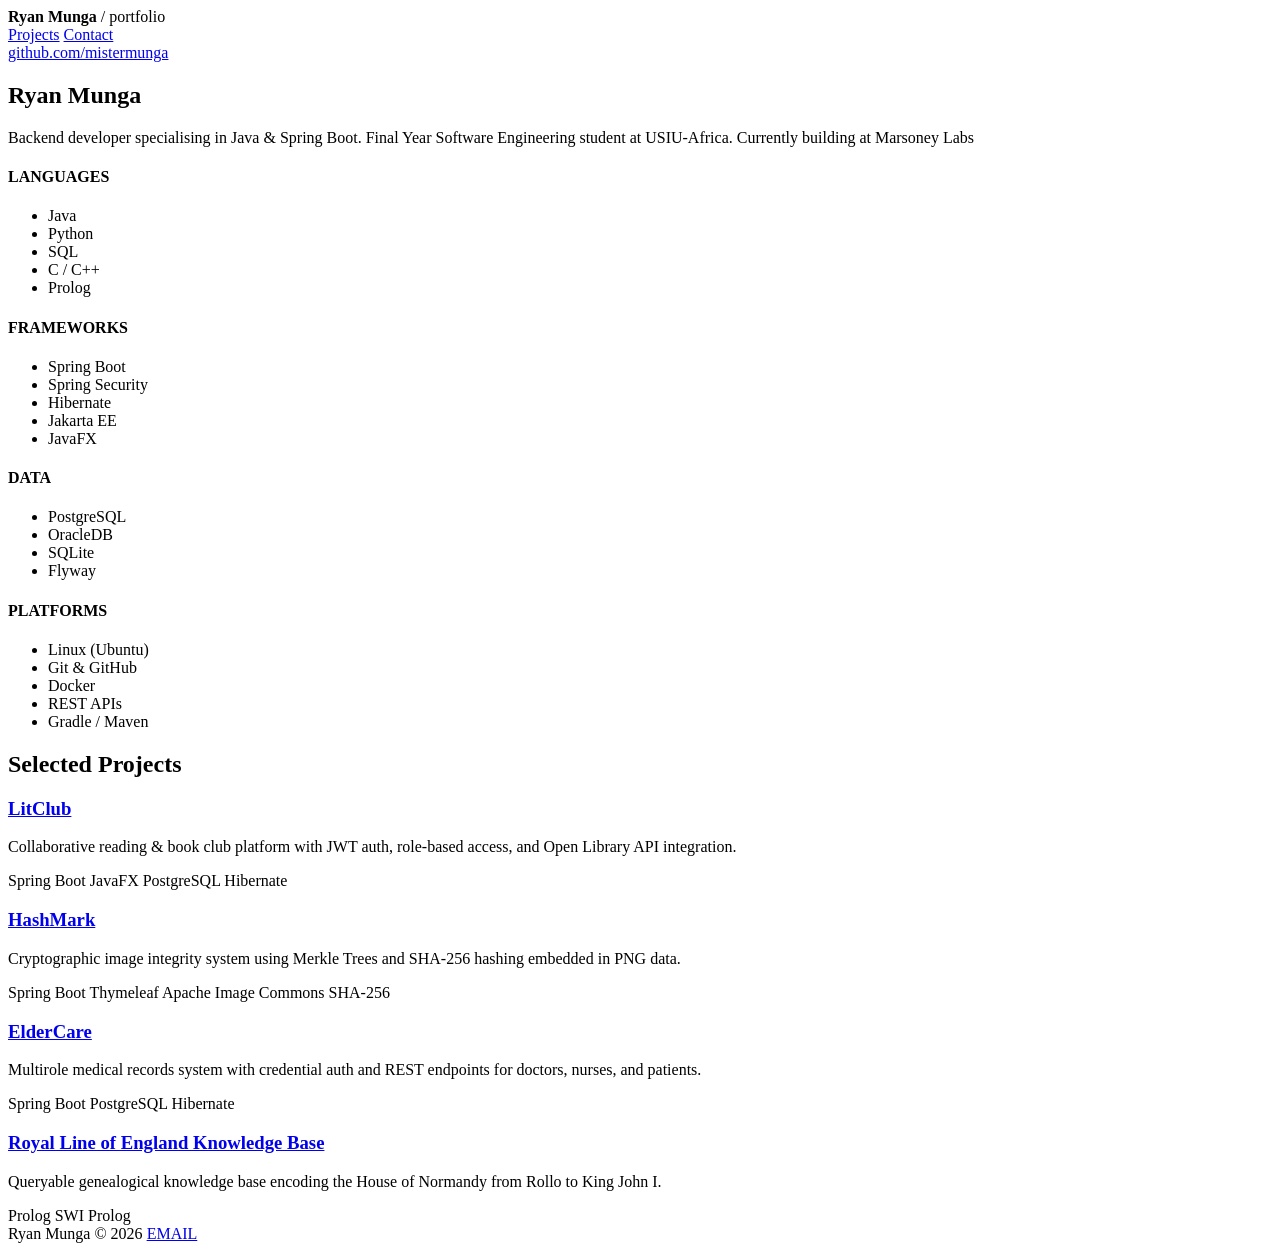
==== index.html @ dc96bf53 "added names and ids to divs and sections to deanonymise them" ====
<!DOCTYPE html>
<html lang="en">
    <head>
        <meta charset="UTF-8"/>
        <meta name="viewport" content="width=device-width, initial-scale=1.0"/>
        <title>Ryan Munga</title>
        <link rel="stylesheet" href="index-styles.css">
        <link rel="preconnect" href="https://fonts.cdnfonts.com">
        <link href="https://fonts.cdnfonts.com/css/ibm-plex-sans" rel="stylesheet">
        <link href="https://fonts.cdnfonts.com/css/ibm-plex-mono" rel="stylesheet">
    </head>
    <body>
        <header>
            <div class="header-title">
                <strong>Ryan Munga</strong> <span>/ portfolio</span>
            </div>

            <nav>
                <a href="#projects-section">Projects</a>
                <a href="mailto:ryan.munga.njeru@gmail.com">Contact</a>
            </nav>
        </header>
        <main>
            <!-- hero section -->
            <section id="bio">
                <a href="https://github.com/mistermunga" class="tagline-link">github.com/mistermunga</a>
                <h1>Ryan Munga</h1>
                <p>Backend developer specialising in  Java &amp; Spring Boot. Final Year Software Engineering student at USIU-Africa. Currently building at Marsoney Labs</p>
            </section>
            <!-- Skills grid -->
            <section id="skills-section">
                <div class="skills-container">
                    <h4>LANGUAGES</h4>
                    <ul>
                        <li>Java</li>
                        <li>Python</li>
                        <li>SQL</li>
                        <li>C / C++</li>
                        <li>Prolog</li>
                    </ul>
                </div>
                <div class="skills-container">
                    <h4>FRAMEWORKS</h4>
                    <ul>
                        <li>Spring Boot</li>
                        <li>Spring Security</li>
                        <li>Hibernate</li>
                        <li>Jakarta EE</li>
                        <li>JavaFX</li>
                    </ul>
                </div>
                <div class="skills-container">
                    <h4>DATA</h4>
                    <ul>
                        <li>PostgreSQL</li>
                        <li>OracleDB</li>
                        <li>SQLite</li>
                        <li>Flyway</li>
                    </ul>
                </div>
                <div class="skills-container">
                    <h4>PLATFORMS</h4>
                    <ul>
                        <li>Linux (Ubuntu)</li>
                        <li>Git &amp; GitHub</li>
                        <li>Docker</li>
                        <li>REST APIs</li>
                        <li>Gradle / Maven</li>
                    </ul>
                </div>
            </section>
            <!-- Projects section -->
            <section id="projects-section">
                <h2>Selected Projects</h2>
                <div class="project-card">
                    <div class="project-description">
                        <h3><a href="https://github.com/mistermunga/LitClub">LitClub</a></h3>
                        <p>Collaborative reading &amp; book club platform  with JWT auth, role-based access, and Open Library API integration.</p>
                    </div>
                    <div class="project-technologies">
                        <span>
                            <span>Spring Boot</span>
                            <span>JavaFX</span>
                            <span>PostgreSQL</span>
                            <span>Hibernate</span>
                        </span>
                    </div>
                </div>
                <div class="project-card">
                    <div class="project-description">
                        <h3><a href="https://github.com/mistermunga/Hashmark">HashMark</a></h3>
                        <p>Cryptographic image integrity system using Merkle Trees and SHA-256 hashing embedded in PNG data.</p>
                    </div>
                    <div class="project-technologies">
                        <span>
                            <span>Spring Boot</span>
                            <span>Thymeleaf</span>
                            <span>Apache Image Commons</span>
                            <span>SHA-256</span>
                        </span>
                    </div>
                </div>
                <div class="project-card">
                    <div class="project-description">
                        <h3><a href="https://github.com/mistermunga/ElderCare">ElderCare</a></h3>
                        <p>Multirole medical records system with credential auth and REST endpoints for doctors, nurses, and patients.</p>
                    </div>
                    <div class="project-technologies">
                        <span>
                            <span>Spring Boot</span>
                            <span>PostgreSQL</span>
                            <span>Hibernate</span>
                        </span>
                    </div>
                </div>
                <div class="project-card">
                    <div class="project-description">
                        <h3><a href="https://github.com/mistermunga/Royal-Line-of-England-KB">Royal Line of England Knowledge Base</a></h3>
                        <p>Queryable genealogical knowledge base encoding the House of Normandy from Rollo to King John I.</p>
                    </div>
                    <div class="project-technologies">
                        <span>
                            <span>Prolog</span>
                            <span>SWI Prolog</span>
                        </span>
                    </div>
                </div>
            </section>
        </main>
        <footer>
            <span>Ryan Munga &copy; 2026</span>
            <span><a href="mailto:ryan.munga.njeru@gmail.com">EMAIL</a></span>
        </footer>
    </body>
</html>
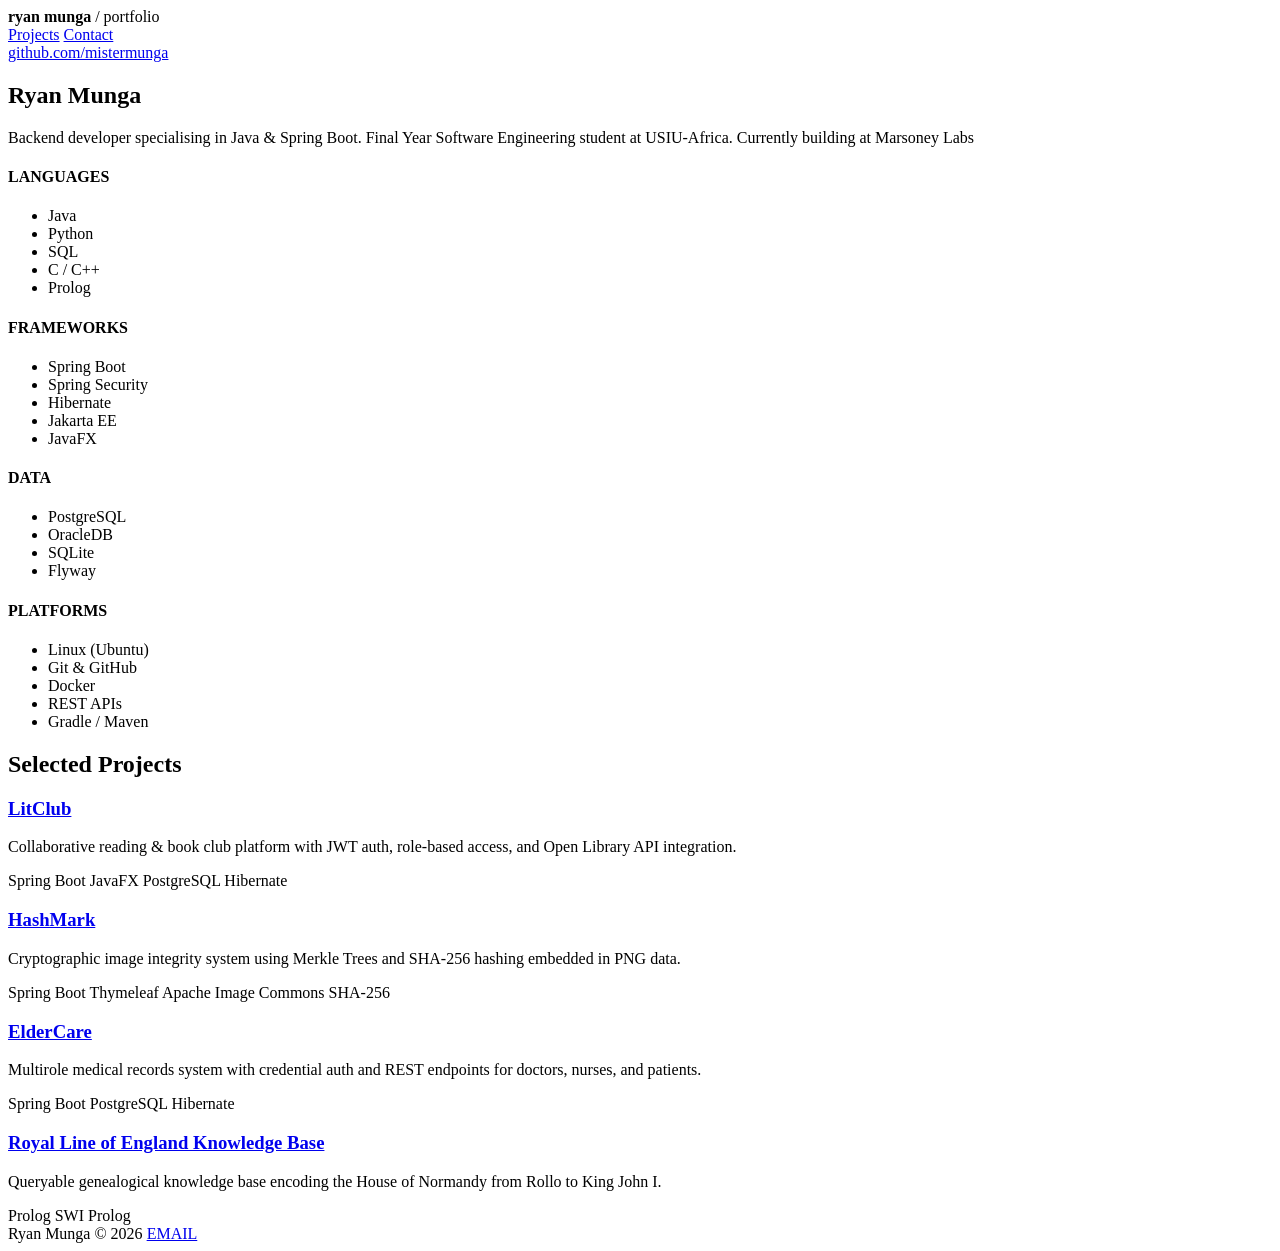
==== commit 553555c7: "minor styling by decapitalisation" ====
--- a/index.html
+++ b/index.html
@@ -12,7 +12,7 @@
     <body>
         <header>
             <div class="header-title">
-                <strong>Ryan Munga</strong> <span>/ portfolio</span>
+                <strong>ryan munga</strong> <span>/ portfolio</span>
             </div>
 
             <nav>
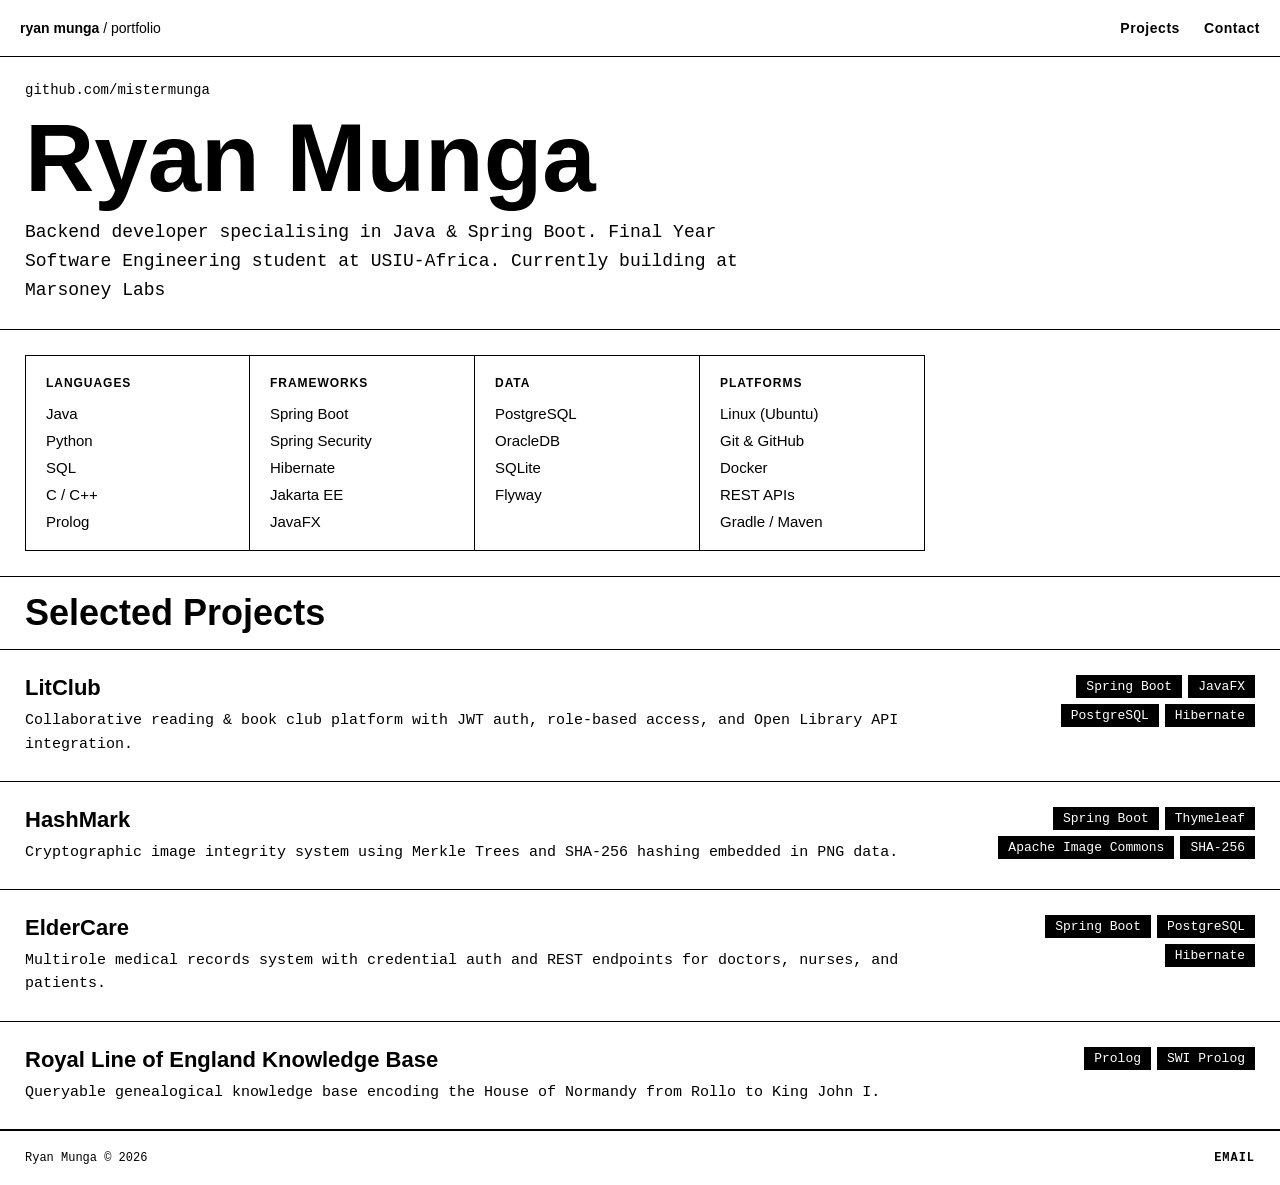
==== commit 6cc1141a: "new div class for the project title" ====
--- a/index.html
+++ b/index.html
@@ -71,7 +71,9 @@
             </section>
             <!-- Projects section -->
             <section id="projects-section">
-                <h2>Selected Projects</h2>
+                <div class="projects-title">
+                    <h2>Selected Projects</h2>
+                </div>
                 <div class="project-card">
                     <div class="project-description">
                         <h3><a href="https://github.com/mistermunga/LitClub">LitClub</a></h3>
--- a/index-styles.css
+++ b/index-styles.css
@@ -0,0 +1,237 @@
+/* Styling for the Index Page */
+
+* {
+    box-sizing: border-box;
+    margin: 0;
+    padding: 0;
+}
+
+body {
+    font-family: "IBM Plex Mono", monospace;
+    font-size: 16px;
+}
+
+h1, h2, h3, h4, .header-title, li {
+    font-family: "IBM Plex Sans", sans-serif;
+}
+
+strong {
+    font-weight: bold;
+}
+
+
+/* === Header === */
+
+header {
+    font-size: 14px;
+    font-weight: lighter;
+    display: flex;
+    justify-content: space-between;
+    align-items: center;
+    padding: 20px;
+    border-bottom: black 1px solid;
+}
+
+nav {
+    font-weight: normal;
+    display: flex;
+    gap: 24px;
+}
+
+nav a {
+    text-decoration: none;
+    color: black;
+    font-family: "IBM Plex Sans", sans-serif;
+    font-size: 14px;
+    font-weight: bold;
+    letter-spacing: 0.04em;
+}
+
+nav a:hover {
+    text-decoration: underline;
+}
+
+.header-title {
+    font-size: 14px;
+}
+
+.header-title span {
+    font-weight: lighter;
+}
+
+
+/* === Hero === */
+
+h1 {
+    font-weight: bolder;
+    font-size: 96px;
+    line-height: 1;
+    margin: 12px 0;
+}
+
+#bio {
+    font-size: 18px;
+    padding: 25px;
+    border-bottom: black 1px solid;
+}
+
+.tagline-link {
+    font-family: "IBM Plex Mono", monospace;
+    font-weight: lighter;
+    font-size: 14px;
+    color: black;
+    text-decoration: none;
+    display: block;
+    margin-bottom: 4px;
+}
+
+.tagline-link:hover {
+    text-decoration: underline;
+}
+
+#bio p {
+    font-size: 18px;
+    line-height: 1.6;
+    max-width: 720px;
+}
+
+
+/* === Skills === */
+
+#skills-section {
+    font-size: 16px;
+    display: flex;
+    padding: 25px 0 25px 25px;
+    border-bottom: black 1px solid;
+    gap: 0;
+}
+
+.skills-container {
+    border: black 1px solid;
+    padding: 20px;
+    width: 225px;
+}
+
+.skills-container + .skills-container {
+    border-left: none;
+}
+
+h4 {
+    font-size: 12px;
+    font-weight: bold;
+    letter-spacing: 0.08em;
+    padding-bottom: 15px;
+}
+
+li {
+    margin-bottom: 10px;
+    font-family: "IBM Plex Sans", sans-serif;
+    font-size: 15px;
+}
+
+li:last-child {
+    margin-bottom: 0;
+}
+
+ul {
+    list-style-type: none;
+}
+
+
+/* === Projects === */
+
+#projects-section {
+    font-size: 16px;
+}
+
+.projects-title {
+    border-bottom: black 1px solid;
+    padding: 15px 0 15px 25px;
+}
+
+h2 {
+    font-size: 36px;
+    font-weight: bold;
+}
+
+h3 {
+    font-size: 22px;
+    font-weight: bold;
+    margin-bottom: 8px;
+}
+
+h3 a {
+    color: black;
+    text-decoration: none;
+}
+
+h3 a:hover {
+    text-decoration: underline;
+}
+
+.project-card {
+    display: flex;
+    justify-content: space-between;
+    align-items: flex-start;
+    padding: 25px;
+    border-bottom: black 1px solid;
+    gap: 40px;
+}
+
+.project-description {
+    flex: 1;
+}
+
+.project-description p {
+    font-size: 15px;
+    line-height: 1.55;
+    color: black;
+}
+
+.project-technologies {
+    display: flex;
+    flex-shrink: 0;
+    align-items: flex-start;
+}
+
+.project-technologies > span {
+    display: flex;
+    flex-wrap: wrap;
+    justify-content: flex-end;
+    gap: 6px;
+    max-width: 280px;
+}
+
+.project-technologies span span {
+    font-family: "IBM Plex Mono", monospace;
+    font-size: 13px;
+    background-color: black;
+    color: white;
+    padding: 4px 10px;
+    white-space: nowrap;
+}
+
+
+/* === Footer === */
+
+footer {
+    font-size: 12px;
+    font-weight: lighter;
+    display: flex;
+    justify-content: space-between;
+    align-items: center;
+    padding: 20px 25px;
+    border-top: black 1px solid;
+    font-family: "IBM Plex Mono", monospace;
+}
+
+footer a {
+    color: black;
+    text-decoration: none;
+    font-weight: bold;
+    letter-spacing: 0.08em;
+}
+
+footer a:hover {
+    text-decoration: underline;
+}
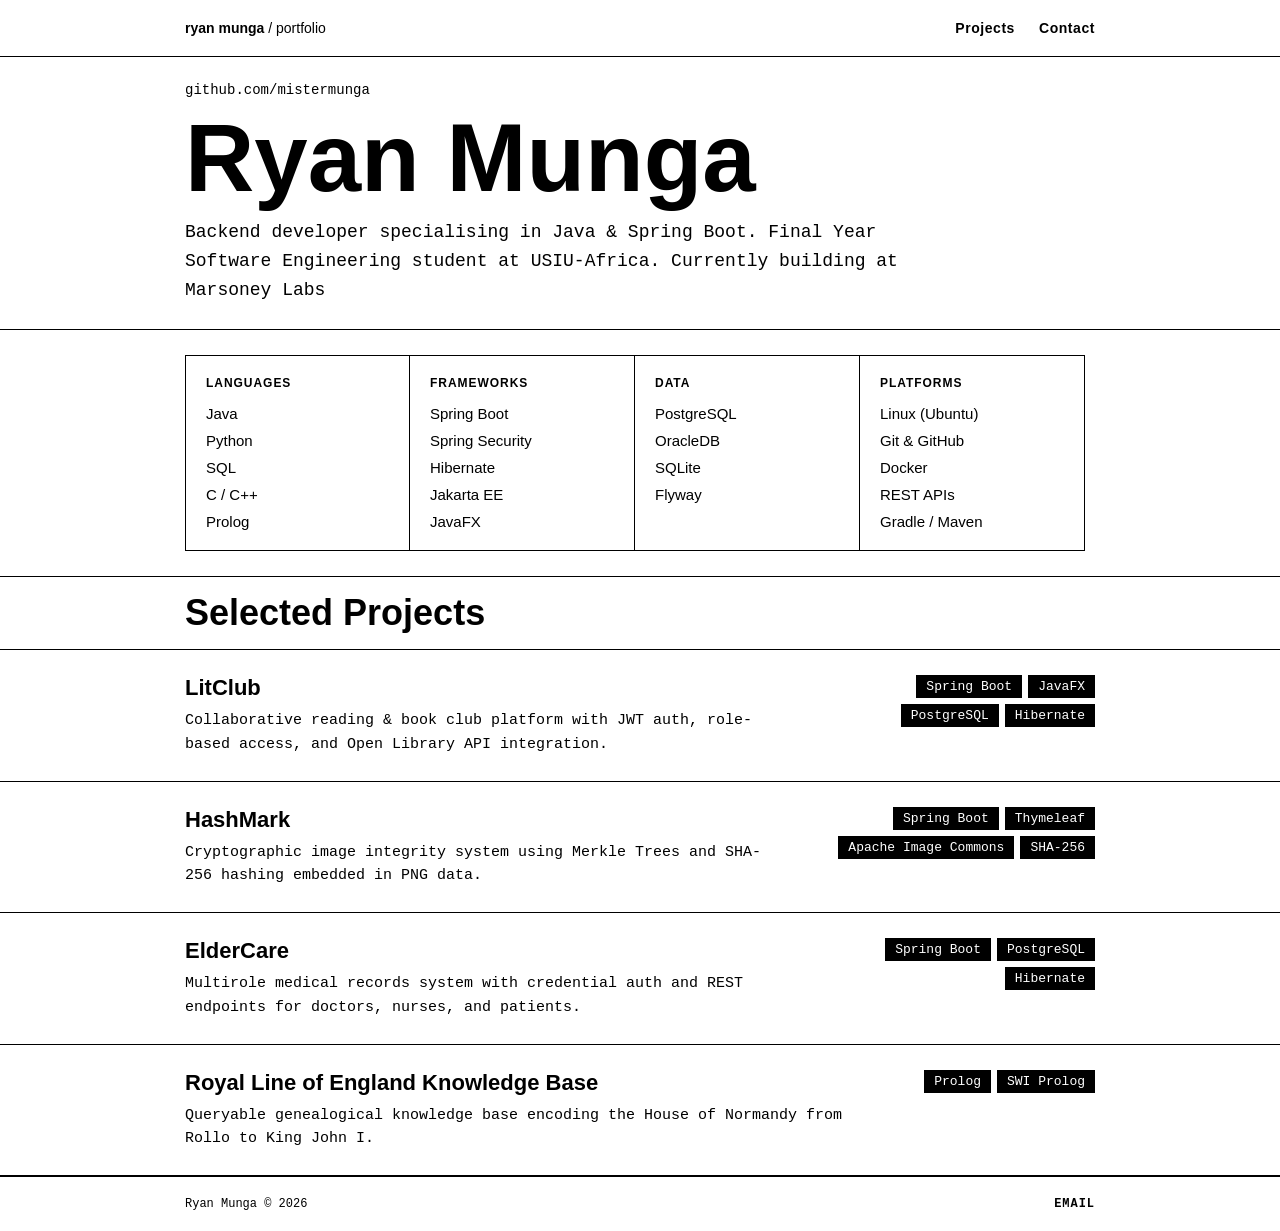
==== commit e2adc2c3: "added a div container to each text section for proper centering on wide screens" ====
--- a/index.html
+++ b/index.html
@@ -11,127 +11,144 @@
     </head>
     <body>
         <header>
-            <div class="header-title">
-                <strong>ryan munga</strong> <span>/ portfolio</span>
+            <div class = "container">
+                <div class="header-title">
+                    <strong>ryan munga</strong> <span>/ portfolio</span>
+                </div>
+                <nav>
+                    <a href="#projects-section">Projects</a>
+                    <a href="mailto:ryan.munga.njeru@gmail.com">Contact</a>
+                </nav>
             </div>
-
-            <nav>
-                <a href="#projects-section">Projects</a>
-                <a href="mailto:ryan.munga.njeru@gmail.com">Contact</a>
-            </nav>
         </header>
         <main>
             <!-- hero section -->
             <section id="bio">
-                <a href="https://github.com/mistermunga" class="tagline-link">github.com/mistermunga</a>
-                <h1>Ryan Munga</h1>
-                <p>Backend developer specialising in  Java &amp; Spring Boot. Final Year Software Engineering student at USIU-Africa. Currently building at Marsoney Labs</p>
+                <div class = "container">
+                    <a href="https://github.com/mistermunga" class="tagline-link">github.com/mistermunga</a>
+                    <h1>Ryan Munga</h1>
+                    <p>Backend developer specialising in  Java &amp; Spring Boot. Final Year Software Engineering student at USIU-Africa. Currently building at Marsoney Labs</p>
+                </div>
             </section>
             <!-- Skills grid -->
             <section id="skills-section">
-                <div class="skills-container">
-                    <h4>LANGUAGES</h4>
-                    <ul>
-                        <li>Java</li>
-                        <li>Python</li>
-                        <li>SQL</li>
-                        <li>C / C++</li>
-                        <li>Prolog</li>
-                    </ul>
-                </div>
-                <div class="skills-container">
-                    <h4>FRAMEWORKS</h4>
-                    <ul>
-                        <li>Spring Boot</li>
-                        <li>Spring Security</li>
-                        <li>Hibernate</li>
-                        <li>Jakarta EE</li>
-                        <li>JavaFX</li>
-                    </ul>
-                </div>
-                <div class="skills-container">
-                    <h4>DATA</h4>
-                    <ul>
-                        <li>PostgreSQL</li>
-                        <li>OracleDB</li>
-                        <li>SQLite</li>
-                        <li>Flyway</li>
-                    </ul>
-                </div>
-                <div class="skills-container">
-                    <h4>PLATFORMS</h4>
-                    <ul>
-                        <li>Linux (Ubuntu)</li>
-                        <li>Git &amp; GitHub</li>
-                        <li>Docker</li>
-                        <li>REST APIs</li>
-                        <li>Gradle / Maven</li>
-                    </ul>
+                <div class = "container">
+                    <div class="skills-container">
+                        <h4>LANGUAGES</h4>
+                        <ul>
+                            <li>Java</li>
+                            <li>Python</li>
+                            <li>SQL</li>
+                            <li>C / C++</li>
+                            <li>Prolog</li>
+                        </ul>
+                    </div>
+                    <div class="skills-container">
+                        <h4>FRAMEWORKS</h4>
+                        <ul>
+                            <li>Spring Boot</li>
+                            <li>Spring Security</li>
+                            <li>Hibernate</li>
+                            <li>Jakarta EE</li>
+                            <li>JavaFX</li>
+                        </ul>
+                    </div>
+                    <div class="skills-container">
+                        <h4>DATA</h4>
+                        <ul>
+                            <li>PostgreSQL</li>
+                            <li>OracleDB</li>
+                            <li>SQLite</li>
+                            <li>Flyway</li>
+                        </ul>
+                    </div>
+                    <div class="skills-container">
+                        <h4>PLATFORMS</h4>
+                        <ul>
+                            <li>Linux (Ubuntu)</li>
+                            <li>Git &amp; GitHub</li>
+                            <li>Docker</li>
+                            <li>REST APIs</li>
+                            <li>Gradle / Maven</li>
+                        </ul>
+                    </div>
                 </div>
             </section>
             <!-- Projects section -->
             <section id="projects-section">
                 <div class="projects-title">
-                    <h2>Selected Projects</h2>
-                </div>
-                <div class="project-card">
-                    <div class="project-description">
-                        <h3><a href="https://github.com/mistermunga/LitClub">LitClub</a></h3>
-                        <p>Collaborative reading &amp; book club platform  with JWT auth, role-based access, and Open Library API integration.</p>
-                    </div>
-                    <div class="project-technologies">
-                        <span>
-                            <span>Spring Boot</span>
-                            <span>JavaFX</span>
-                            <span>PostgreSQL</span>
-                            <span>Hibernate</span>
-                        </span>
+                    <div class = "container">
+                        <h2>Selected Projects</h2>
                     </div>
                 </div>
                 <div class="project-card">
-                    <div class="project-description">
-                        <h3><a href="https://github.com/mistermunga/Hashmark">HashMark</a></h3>
-                        <p>Cryptographic image integrity system using Merkle Trees and SHA-256 hashing embedded in PNG data.</p>
-                    </div>
-                    <div class="project-technologies">
-                        <span>
-                            <span>Spring Boot</span>
-                            <span>Thymeleaf</span>
-                            <span>Apache Image Commons</span>
-                            <span>SHA-256</span>
-                        </span>
+                    <div class="container">
+                        <div class="project-description">
+                            <h3><a href="https://github.com/mistermunga/LitClub">LitClub</a></h3>
+                            <p>Collaborative reading &amp; book club platform  with JWT auth, role-based access, and Open Library API integration.</p>
+                        </div>
+                        <div class="project-technologies">
+                            <span>
+                                <span>Spring Boot</span>
+                                <span>JavaFX</span>
+                                <span>PostgreSQL</span>
+                                <span>Hibernate</span>
+                            </span>
+                        </div>
                     </div>
                 </div>
                 <div class="project-card">
-                    <div class="project-description">
-                        <h3><a href="https://github.com/mistermunga/ElderCare">ElderCare</a></h3>
-                        <p>Multirole medical records system with credential auth and REST endpoints for doctors, nurses, and patients.</p>
-                    </div>
-                    <div class="project-technologies">
-                        <span>
-                            <span>Spring Boot</span>
-                            <span>PostgreSQL</span>
-                            <span>Hibernate</span>
-                        </span>
+                    <div class="container">
+                        <div class="project-description">
+                            <h3><a href="https://github.com/mistermunga/Hashmark">HashMark</a></h3>
+                            <p>Cryptographic image integrity system using Merkle Trees and SHA-256 hashing embedded in PNG data.</p>
+                        </div>
+                        <div class="project-technologies">
+                            <span>
+                                <span>Spring Boot</span>
+                                <span>Thymeleaf</span>
+                                <span>Apache Image Commons</span>
+                                <span>SHA-256</span>
+                            </span>
+                        </div>
                     </div>
                 </div>
                 <div class="project-card">
-                    <div class="project-description">
-                        <h3><a href="https://github.com/mistermunga/Royal-Line-of-England-KB">Royal Line of England Knowledge Base</a></h3>
-                        <p>Queryable genealogical knowledge base encoding the House of Normandy from Rollo to King John I.</p>
+                    <div class="container">
+                        <div class="project-description">
+                            <h3><a href="https://github.com/mistermunga/ElderCare">ElderCare</a></h3>
+                            <p>Multirole medical records system with credential auth and REST endpoints for doctors, nurses, and patients.</p>
+                        </div>
+                        <div class="project-technologies">
+                            <span>
+                                <span>Spring Boot</span>
+                                <span>PostgreSQL</span>
+                                <span>Hibernate</span>
+                            </span>
+                        </div>
                     </div>
-                    <div class="project-technologies">
-                        <span>
-                            <span>Prolog</span>
-                            <span>SWI Prolog</span>
-                        </span>
+                </div>
+                <div class="project-card">
+                    <div class="container">
+                        <div class="project-description">
+                            <h3><a href="https://github.com/mistermunga/Royal-Line-of-England-KB">Royal Line of England Knowledge Base</a></h3>
+                            <p>Queryable genealogical knowledge base encoding the House of Normandy from Rollo to King John I.</p>
+                        </div>
+                        <div class="project-technologies">
+                            <span>
+                                <span>Prolog</span>
+                                <span>SWI Prolog</span>
+                            </span>
+                        </div>
                     </div>
                 </div>
             </section>
         </main>
         <footer>
-            <span>Ryan Munga &copy; 2026</span>
+            <div class = "container">
+                <span>Ryan Munga &copy; 2026</span>
             <span><a href="mailto:ryan.munga.njeru@gmail.com">EMAIL</a></span>
+            </div>
         </footer>
     </body>
 </html>
--- a/index-styles.css
+++ b/index-styles.css
@@ -20,16 +20,29 @@
 }
 
 
+/* === Layout Container === */
+
+.container {
+    max-width: 960px;
+    margin: 0 auto;
+    padding: 0 25px;
+}
+
+
 /* === Header === */
 
 header {
     font-size: 14px;
     font-weight: lighter;
+    border-bottom: black 1px solid;
+}
+
+header .container {
     display: flex;
     justify-content: space-between;
     align-items: center;
-    padding: 20px;
-    border-bottom: black 1px solid;
+    padding-top: 20px;
+    padding-bottom: 20px;
 }
 
 nav {
@@ -71,8 +84,12 @@
 
 #bio {
     font-size: 18px;
-    padding: 25px;
-    border-bottom: black 1px solid;
+    border-bottom: black 1px solid;
+}
+
+#bio .container {
+    padding-top: 25px;
+    padding-bottom: 25px;
 }
 
 .tagline-link {
@@ -100,9 +117,13 @@
 
 #skills-section {
     font-size: 16px;
-    display: flex;
-    padding: 25px 0 25px 25px;
-    border-bottom: black 1px solid;
+    border-bottom: black 1px solid;
+}
+
+#skills-section .container {
+    display: flex;
+    padding-top: 25px;
+    padding-bottom: 25px;
     gap: 0;
 }
 
@@ -146,7 +167,11 @@
 
 .projects-title {
     border-bottom: black 1px solid;
-    padding: 15px 0 15px 25px;
+}
+
+.projects-title .container {
+    padding-top: 15px;
+    padding-bottom: 15px;
 }
 
 h2 {
@@ -170,12 +195,16 @@
 }
 
 .project-card {
+    border-bottom: black 1px solid;
+}
+
+.project-card .container {
     display: flex;
     justify-content: space-between;
     align-items: flex-start;
-    padding: 25px;
-    border-bottom: black 1px solid;
     gap: 40px;
+    padding-top: 25px;
+    padding-bottom: 25px;
 }
 
 .project-description {
@@ -217,12 +246,16 @@
 footer {
     font-size: 12px;
     font-weight: lighter;
+    border-top: black 1px solid;
+    font-family: "IBM Plex Mono", monospace;
+}
+
+footer .container {
     display: flex;
     justify-content: space-between;
     align-items: center;
-    padding: 20px 25px;
-    border-top: black 1px solid;
-    font-family: "IBM Plex Mono", monospace;
+    padding-top: 20px;
+    padding-bottom: 20px;
 }
 
 footer a {
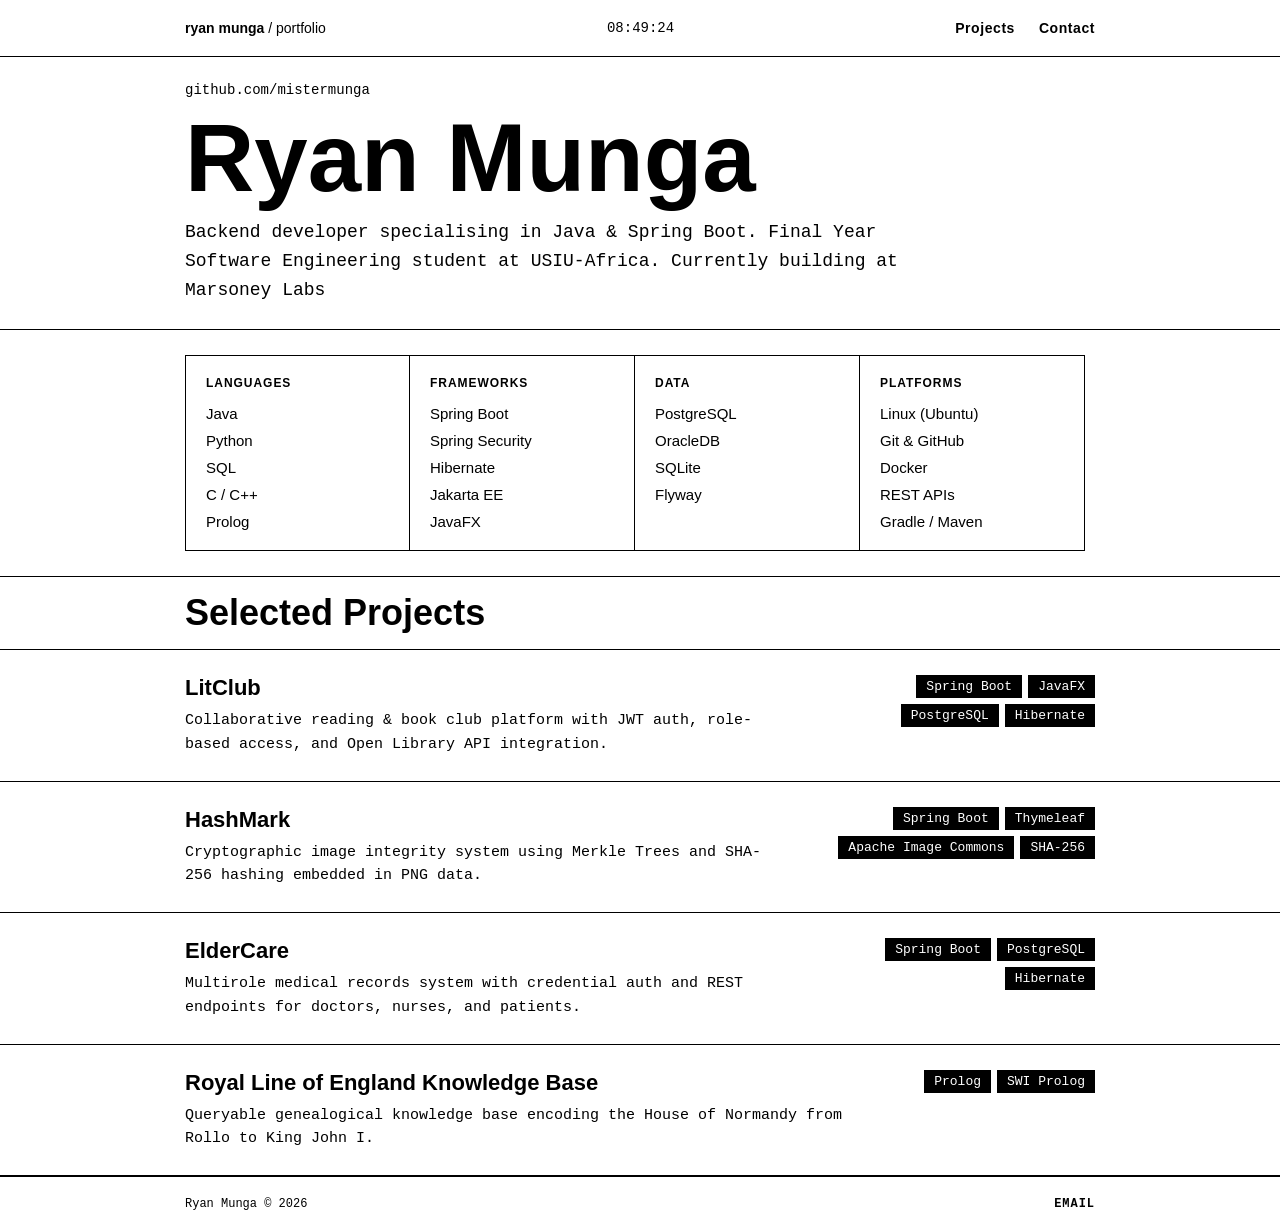
==== commit f00dfda8: "added the clock div" ====
--- a/index.html
+++ b/index.html
@@ -8,6 +8,8 @@
         <link rel="preconnect" href="https://fonts.cdnfonts.com">
         <link href="https://fonts.cdnfonts.com/css/ibm-plex-sans" rel="stylesheet">
         <link href="https://fonts.cdnfonts.com/css/ibm-plex-mono" rel="stylesheet">
+
+        <script src="script.js" defer></script>
     </head>
     <body>
         <header>
@@ -15,6 +17,7 @@
                 <div class="header-title">
                     <strong>ryan munga</strong> <span>/ portfolio</span>
                 </div>
+                <div id="clock"></div>
                 <nav>
                     <a href="#projects-section">Projects</a>
                     <a href="mailto:ryan.munga.njeru@gmail.com">Contact</a>
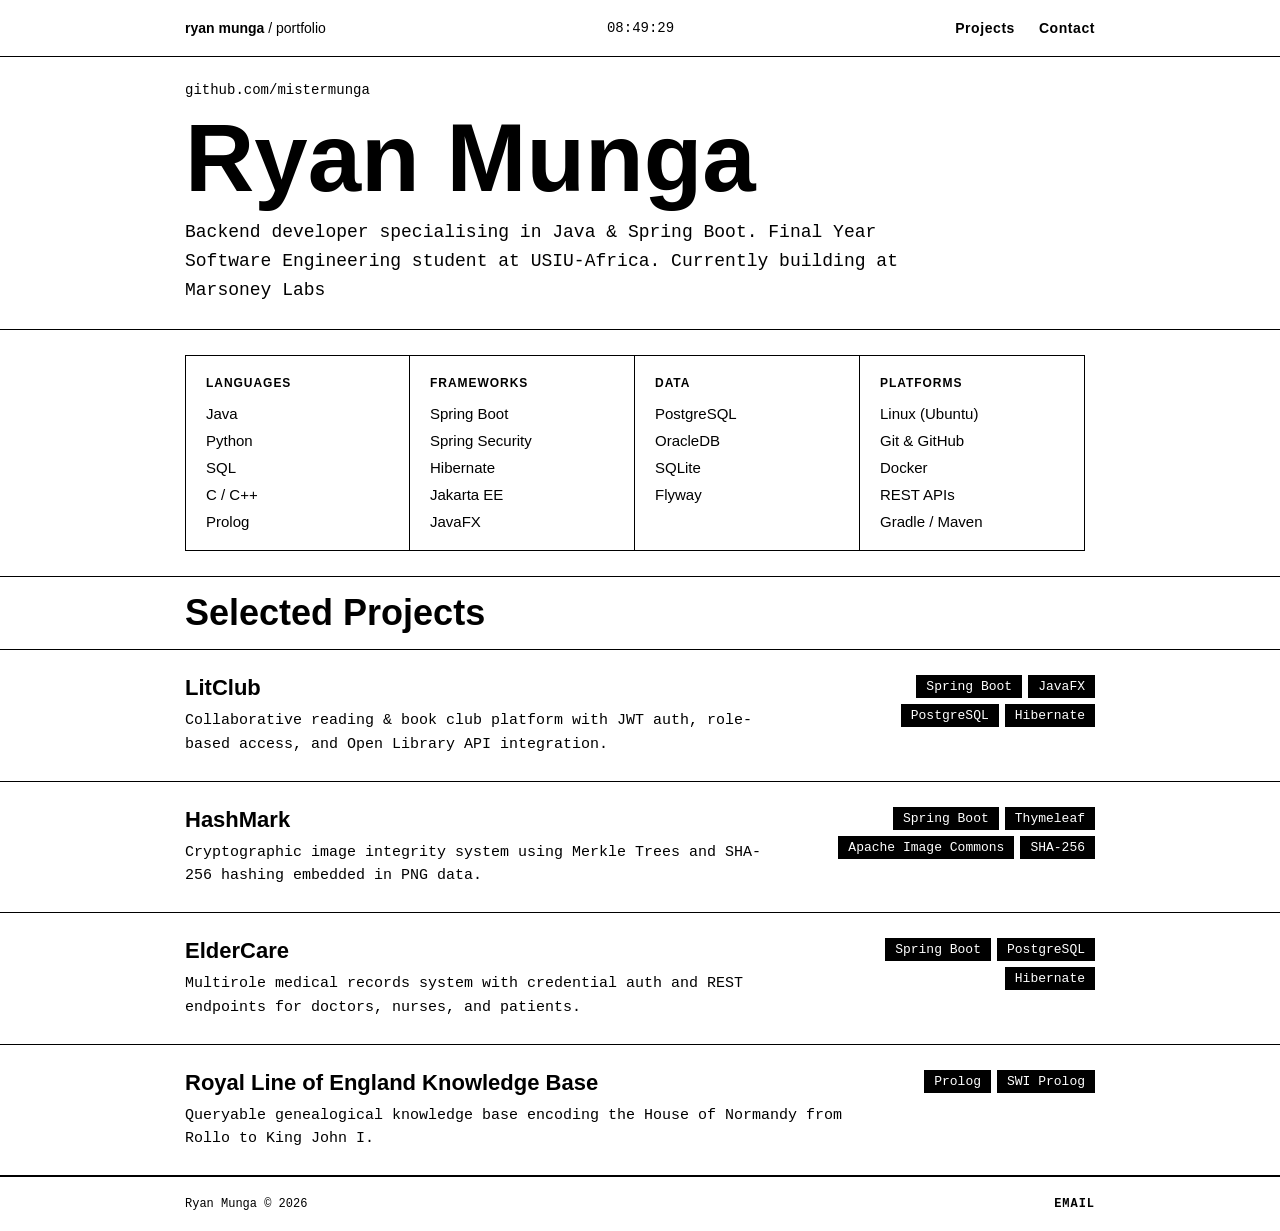
==== commit 7525b83f: "separated key text and filler text using spans in the bio" ====
--- a/index.html
+++ b/index.html
@@ -30,7 +30,7 @@
                 <div class = "container">
                     <a href="https://github.com/mistermunga" class="tagline-link">github.com/mistermunga</a>
                     <h1>Ryan Munga</h1>
-                    <p>Backend developer specialising in  Java &amp; Spring Boot. Final Year Software Engineering student at USIU-Africa. Currently building at Marsoney Labs</p>
+                    <p>Backend developer <span>specialising in</span> Java &amp; Spring Boot. <span>Final Year Software Engineering student at</span> USIU-Africa. <span>Currently building at</span> Marsoney Labs</p>
                 </div>
             </section>
             <!-- Skills grid -->
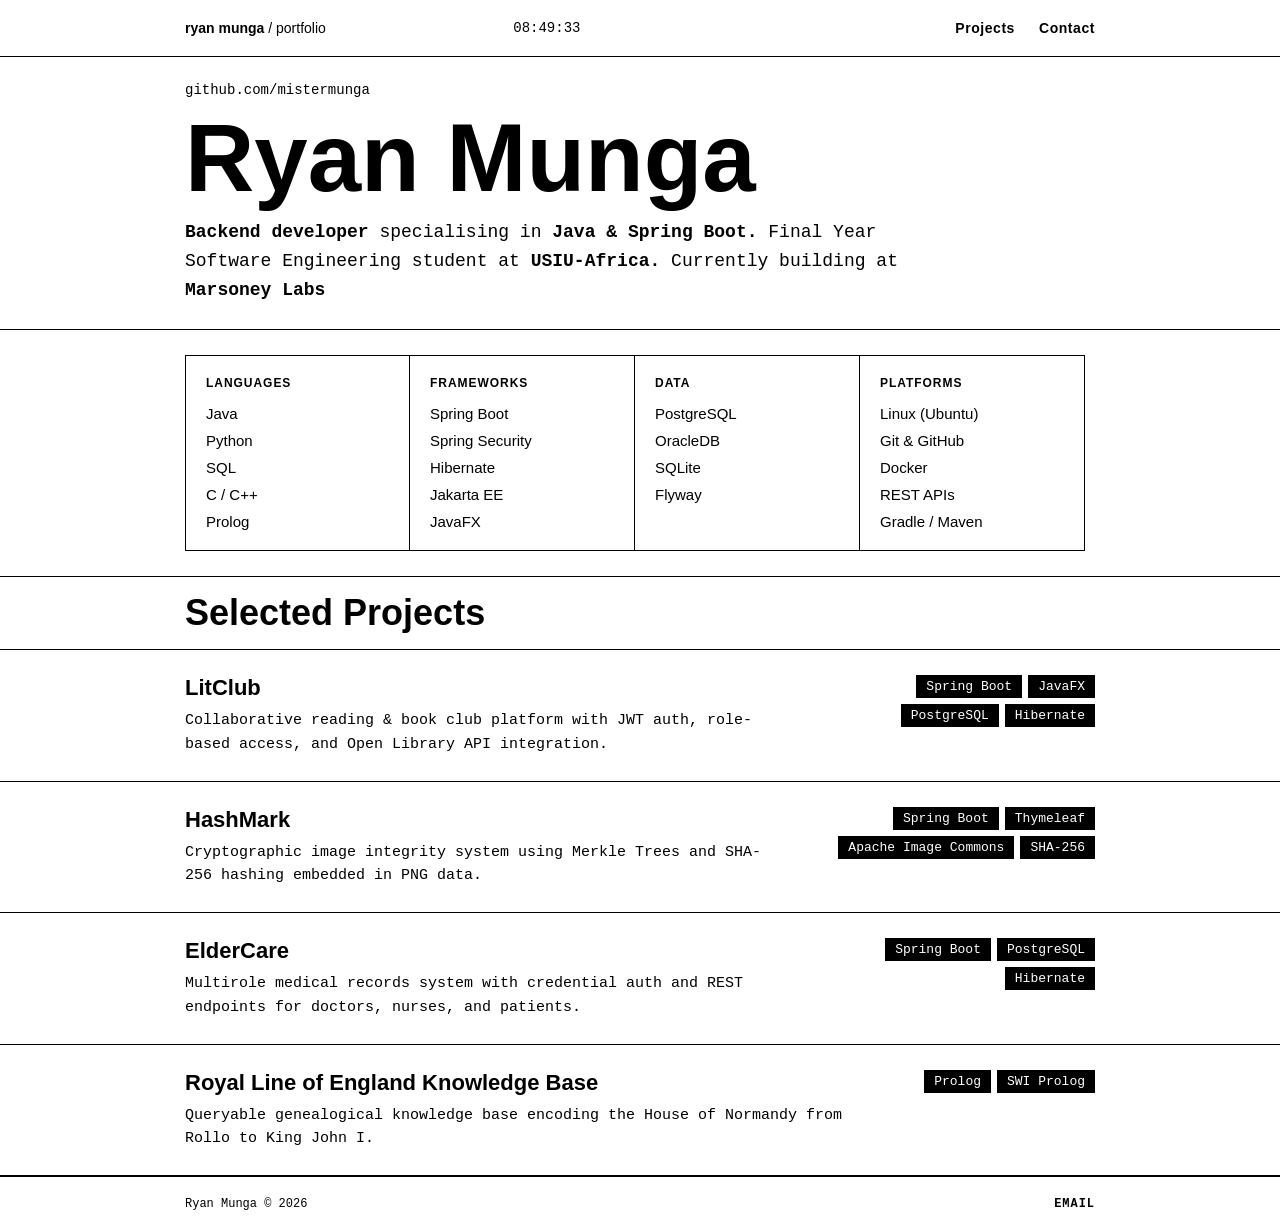
==== commit 5c7e7220: "added a weather element to the html" ====
--- a/index.html
+++ b/index.html
@@ -18,6 +18,7 @@
                     <strong>ryan munga</strong> <span>/ portfolio</span>
                 </div>
                 <div id="clock"></div>
+                <div id="weather"></div>
                 <nav>
                     <a href="#projects-section">Projects</a>
                     <a href="mailto:ryan.munga.njeru@gmail.com">Contact</a>
--- a/index-styles.css
+++ b/index-styles.css
@@ -92,6 +92,16 @@
     padding-bottom: 25px;
 }
 
+#bio p span {
+    opacity: 0;
+    transition: opacity 0.8s ease;
+    font-weight: normal;
+}
+
+#bio p span.text-visible {
+    opacity: 1;
+}
+
 .tagline-link {
     font-family: "IBM Plex Mono", monospace;
     font-weight: lighter;
@@ -110,6 +120,7 @@
     font-size: 18px;
     line-height: 1.6;
     max-width: 720px;
+    font-weight: bold;
 }
 
 
